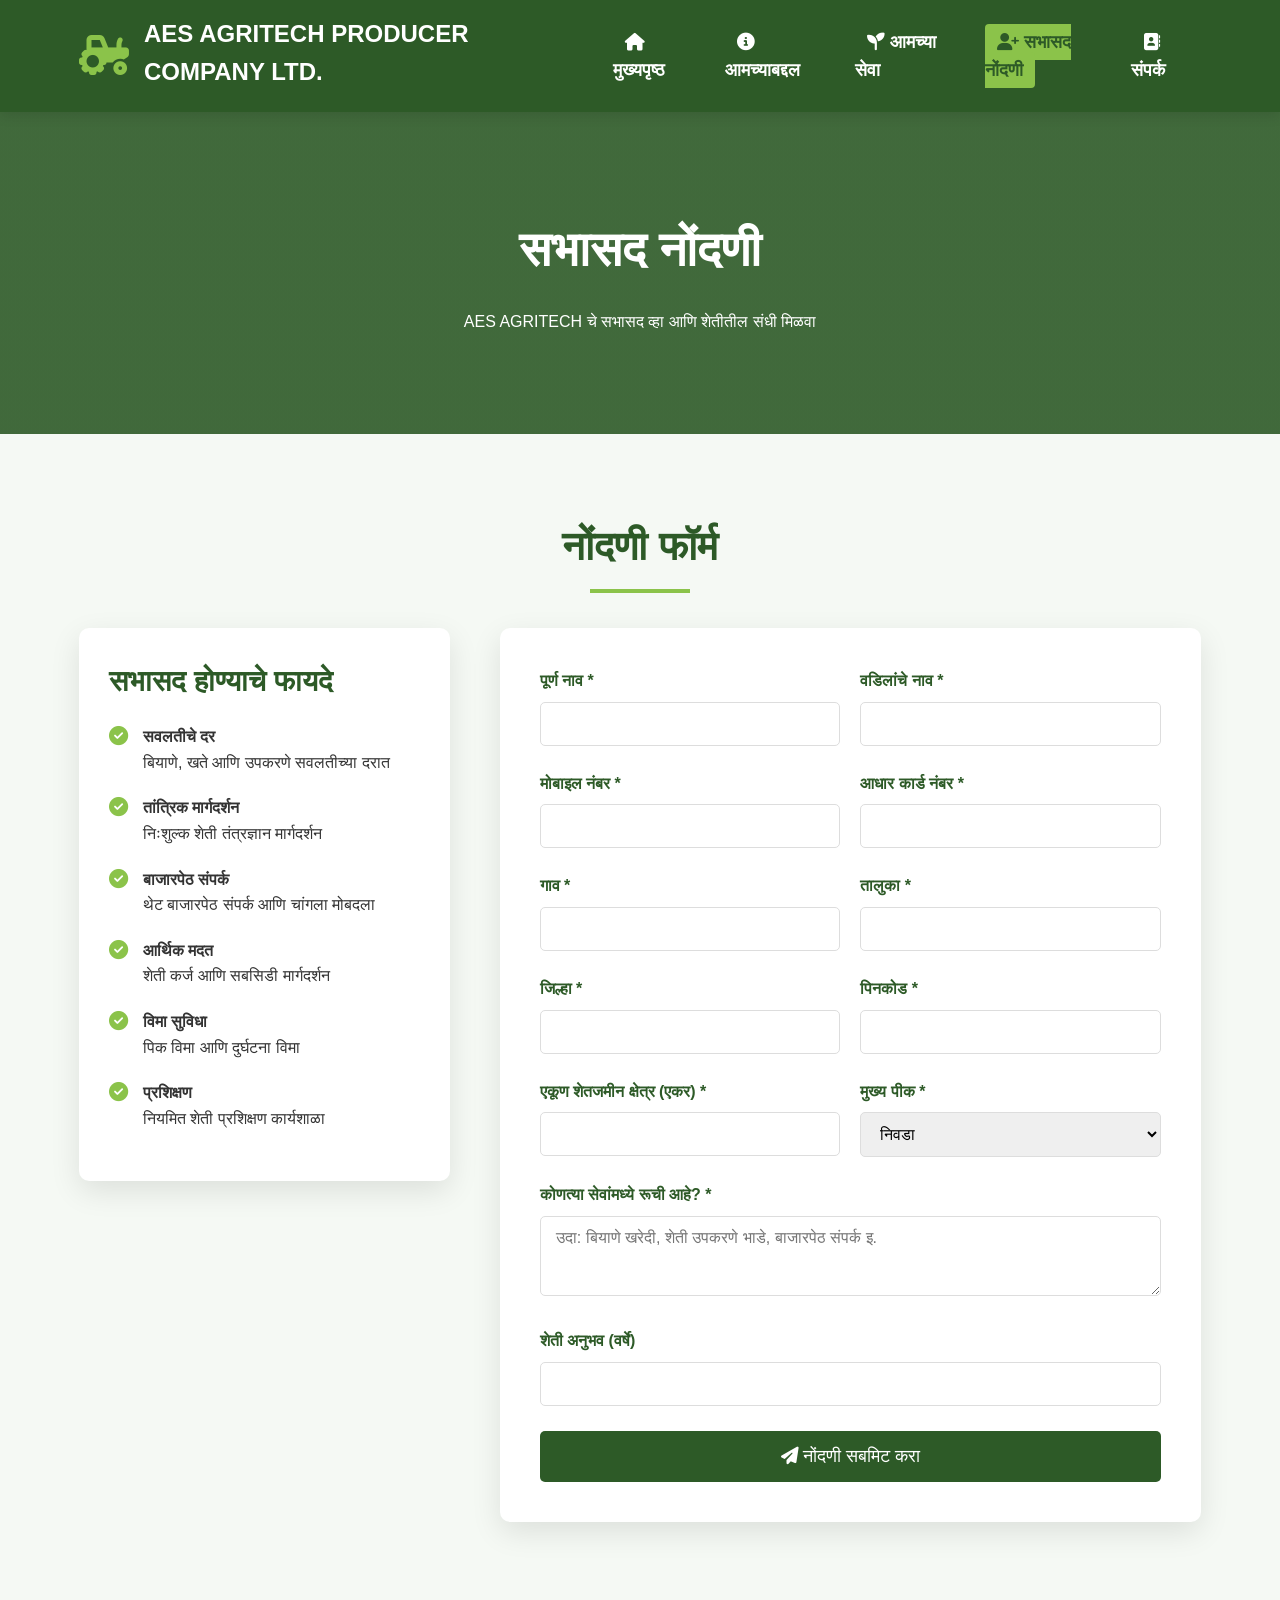
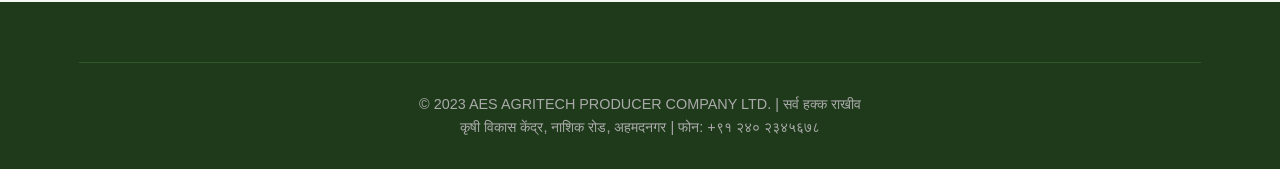
==== registration.html @ 5301161a "Create registration.html" ====
<!DOCTYPE html>
<html lang="mr">
<head>
    <meta charset="UTF-8">
    <meta name="viewport" content="width=device-width, initial-scale=1.0">
    <title>सभासद नोंदणी - AES AGRITECH</title>
    <link rel="stylesheet" href="https://cdnjs.cloudflare.com/ajax/libs/font-awesome/6.4.0/css/all.min.css">
    <style>
        * { margin: 0; padding: 0; box-sizing: border-box; font-family: 'Segoe UI', Tahoma, Geneva, Verdana, sans-serif; }
        body { background-color: #f5f9f4; color: #333; line-height: 1.6; }
        .container { width: 90%; max-width: 1200px; margin: 0 auto; padding: 0 15px; }
        
        header {
            background-color: #2d5a27;
            color: white;
            padding: 15px 0;
            box-shadow: 0 4px 12px rgba(0, 0, 0, 0.1);
            position: sticky;
            top: 0;
            z-index: 1000;
        }
        
        .header-container {
            display: flex;
            justify-content: space-between;
            align-items: center;
        }
        
        .logo {
            display: flex;
            align-items: center;
            gap: 15px;
        }
        
        .logo-icon {
            font-size: 2.5rem;
            color: #8bc34a;
        }
        
        .logo-text h1 {
            font-size: 1.5rem;
            margin-bottom: 5px;
        }
        
        nav ul {
            display: flex;
            list-style: none;
        }
        
        nav ul li {
            margin-left: 25px;
        }
        
        nav ul li a {
            color: white;
            text-decoration: none;
            font-weight: 600;
            font-size: 1.1rem;
            padding: 8px 12px;
            border-radius: 4px;
            transition: all 0.3s ease;
        }
        
        nav ul li a:hover, nav ul li a.active {
            background-color: #8bc34a;
            color: #2d5a27;
        }
        
        .page-header {
            background: linear-gradient(rgba(45, 90, 39, 0.9), rgba(45, 90, 39, 0.9)), url('https://images.unsplash.com/photo-1586771107445-d3ca888129fc?ixlib=rb-4.0.3&auto=format&fit=crop&w=1200&q=80');
            background-size: cover;
            background-position: center;
            color: white;
            padding: 100px 0;
            text-align: center;
        }
        
        .page-header h1 {
            font-size: 3rem;
            margin-bottom: 20px;
        }
        
        .registration-section {
            padding: 80px 0;
        }
        
        .section-title {
            text-align: center;
            color: #2d5a27;
            font-size: 2.5rem;
            margin-bottom: 50px;
            position: relative;
        }
        
        .section-title:after {
            content: '';
            position: absolute;
            width: 100px;
            height: 4px;
            background-color: #8bc34a;
            bottom: -15px;
            left: 50%;
            transform: translateX(-50%);
        }
        
        .registration-container {
            display: flex;
            gap: 50px;
            align-items: flex-start;
        }
        
        .benefits-box {
            flex: 1;
            background: white;
            padding: 30px;
            border-radius: 10px;
            box-shadow: 0 10px 30px rgba(0, 0, 0, 0.1);
        }
        
        .benefits-box h3 {
            color: #2d5a27;
            margin-bottom: 20px;
            font-size: 1.8rem;
        }
        
        .benefit-item {
            display: flex;
            align-items: flex-start;
            gap: 15px;
            margin-bottom: 20px;
        }
        
        .benefit-item i {
            color: #8bc34a;
            font-size: 1.2rem;
            margin-top: 3px;
        }
        
        .registration-form {
            flex: 2;
            background: white;
            padding: 40px;
            border-radius: 10px;
            box-shadow: 0 10px 30px rgba(0, 0, 0, 0.1);
        }
        
        .form-group {
            margin-bottom: 25px;
        }
        
        .form-group label {
            display: block;
            margin-bottom: 8px;
            color: #2d5a27;
            font-weight: 600;
        }
        
        .form-group input, .form-group select, .form-group textarea {
            width: 100%;
            padding: 12px 15px;
            border: 1px solid #ddd;
            border-radius: 5px;
            font-size: 1rem;
            transition: border 0.3s ease;
        }
        
        .form-group input:focus, .form-group select:focus, .form-group textarea:focus {
            border-color: #8bc34a;
            outline: none;
        }
        
        .form-row {
            display: flex;
            gap: 20px;
        }
        
        .form-row .form-group {
            flex: 1;
        }
        
        .submit-btn {
            background-color: #2d5a27;
            color: white;
            border: none;
            padding: 15px 40px;
            font-size: 1.1rem;
            border-radius: 5px;
            cursor: pointer;
            transition: background-color 0.3s ease;
            display: block;
            width: 100%;
            margin-top: 20px;
        }
        
        .submit-btn:hover {
            background-color: #8bc34a;
        }
        
        .success-message {
            background-color: #d4edda;
            color: #155724;
            padding: 15px;
            border-radius: 5px;
            margin-top: 20px;
            display: none;
        }
        
        footer {
            background-color: #1e3a1a;
            color: white;
            padding: 60px 0 30px;
        }
        
        .copyright {
            text-align: center;
            padding-top: 30px;
            border-top: 1px solid #2d5a27;
            color: #aaa;
            font-size: 0.9rem;
        }
    </style>
</head>
<body>
    <!-- Header -->
    <header>
        <div class="container header-container">
            <div class="logo">
                <div class="logo-icon">
                    <i class="fas fa-tractor"></i>
                </div>
                <div class="logo-text">
                    <h1>AES AGRITECH PRODUCER COMPANY LTD.</h1>
                </div>
            </div>
            
            <nav>
                <ul>
                    <li><a href="index.html"><i class="fas fa-home"></i> मुख्यपृष्ठ</a></li>
                    <li><a href="about.html"><i class="fas fa-info-circle"></i> आमच्याबद्दल</a></li>
                    <li><a href="services.html"><i class="fas fa-seedling"></i> आमच्या सेवा</a></li>
                    <li><a href="registration.html" class="active"><i class="fas fa-user-plus"></i> सभासद नोंदणी</a></li>
                    <li><a href="contact.html"><i class="fas fa-address-book"></i> संपर्क</a></li>
                </ul>
            </nav>
        </div>
    </header>

    <!-- Page Header -->
    <section class="page-header">
        <div class="container">
            <h1>सभासद नोंदणी</h1>
            <p>AES AGRITECH चे सभासद व्हा आणि शेतीतील संधी मिळवा</p>
        </div>
    </section>

    <!-- Registration Section -->
    <section class="registration-section">
        <div class="container">
            <h2 class="section-title">नोंदणी फॉर्म</h2>
            
            <div class="registration-container">
                <!-- Benefits Box -->
                <div class="benefits-box">
                    <h3>सभासद होण्याचे फायदे</h3>
                    
                    <div class="benefit-item">
                        <i class="fas fa-check-circle"></i>
                        <div>
                            <h4>सवलतीचे दर</h4>
                            <p>बियाणे, खते आणि उपकरणे सवलतीच्या दरात</p>
                        </div>
                    </div>
                    
                    <div class="benefit-item">
                        <i class="fas fa-check-circle"></i>
                        <div>
                            <h4>तांत्रिक मार्गदर्शन</h4>
                            <p>निःशुल्क शेती तंत्रज्ञान मार्गदर्शन</p>
                        </div>
                    </div>
                    
                    <div class="benefit-item">
                        <i class="fas fa-check-circle"></i>
                        <div>
                            <h4>बाजारपेठ संपर्क</h4>
                            <p>थेट बाजारपेठ संपर्क आणि चांगला मोबदला</p>
                        </div>
                    </div>
                    
                    <div class="benefit-item">
                        <i class="fas fa-check-circle"></i>
                        <div>
                            <h4>आर्थिक मदत</h4>
                            <p>शेती कर्ज आणि सबसिडी मार्गदर्शन</p>
                        </div>
                    </div>
                    
                    <div class="benefit-item">
                        <i class="fas fa-check-circle"></i>
                        <div>
                            <h4>विमा सुविधा</h4>
                            <p>पिक विमा आणि दुर्घटना विमा</p>
                        </div>
                    </div>
                    
                    <div class="benefit-item">
                        <i class="fas fa-check-circle"></i>
                        <div>
                            <h4>प्रशिक्षण</h4>
                            <p>नियमित शेती प्रशिक्षण कार्यशाळा</p>
                        </div>
                    </div>
                </div>
                
                <!-- Registration Form -->
                <div class="registration-form">
                    <form id="memberRegistrationForm">
                        <div class="form-row">
                            <div class="form-group">
                                <label for="fullName">पूर्ण नाव *</label>
                                <input type="text" id="fullName" name="fullName" required>
                            </div>
                            <div class="form-group">
                                <label for="fatherName">वडिलांचे नाव *</label>
                                <input type="text" id="fatherName" name="fatherName" required>
                            </div>
                        </div>
                        
                        <div class="form-row">
                            <div class="form-group">
                                <label for="mobile">मोबाइल नंबर *</label>
                                <input type="tel" id="mobile" name="mobile" pattern="[0-9]{10}" required>
                            </div>
                            <div class="form-group">
                                <label for="aadhar">आधार कार्ड नंबर *</label>
                                <input type="text" id="aadhar" name="aadhar" pattern="[0-9]{12}" required>
                            </div>
                        </div>
                        
                        <div class="form-row">
                            <div class="form-group">
                                <label for="village">गाव *</label>
                                <input type="text" id="village" name="village" required>
                            </div>
                            <div class="form-group">
                                <label for="taluka">तालुका *</label>
                                <input type="text" id="taluka" name="taluka" required>
                            </div>
                        </div>
                        
                        <div class="form-row">
                            <div class="form-group">
                                <label for="district">जिल्हा *</label>
                                <input type="text" id="district" name="district" required>
                            </div>
                            <div class="form-group">
                                <label for="pincode">पिनकोड *</label>
                                <input type="text" id="pincode" name="pincode" pattern="[0-9]{6}" required>
                            </div>
                        </div>
                        
                        <div class="form-row">
                            <div class="form-group">
                                <label for="landArea">एकूण शेतजमीन क्षेत्र (एकर) *</label>
                                <input type="number" id="landArea" name="landArea" min="0.1" step="0.1" required>
                            </div>
                            <div class="form-group">
                                <label for="mainCrop">मुख्य पीक *</label>
                                <select id="mainCrop" name="mainCrop" required>
                                    <option value="">निवडा</option>
                                    <option value="गहू">गहू</option>
                                    <option value="बाजरी">बाजरी</option>
                                    <option value="ज्वारी">ज्वारी</option>
                                    <option value="कापूस">कापूस</option>
                                    <option value="सोयाबीन">सोयाबीन</option>
                                    <option value="ऊस">ऊस</option>
                                    <option value="भुईमूग">भुईमूग</option>
                                    <option value="इतर">इतर</option>
                                </select>
                            </div>
                        </div>
                        
                        <div class="form-group">
                            <label for="servicesInterest">कोणत्या सेवांमध्ये रूची आहे? *</label>
                            <textarea id="servicesInterest" name="servicesInterest" rows="3" required placeholder="उदा: बियाणे खरेदी, शेती उपकरणे भाडे, बाजारपेठ संपर्क इ."></textarea>
                        </div>
                        
                        <div class="form-group">
                            <label for="experience">शेती अनुभव (वर्षे)</label>
                            <input type="number" id="experience" name="experience" min="0" max="100">
                        </div>
                        
                        <button type="submit" class="submit-btn">
                            <i class="fas fa-paper-plane"></i> नोंदणी सबमिट करा
                        </button>
                        
                        <div id="successMessage" class="success-message">
                            <i class="fas fa-check-circle"></i> धन्यवाद! तुमची नोंदणी यशस्वीरित्या सबमिट झाली आहे. आम्ही लवकरच तुमच्याशी संपर्क साधू.
                        </div>
                    </form>
                </div>
            </div>
        </div>
    </section>

    <!-- Footer -->
    <footer>
        <div class="container">
            <div class="copyright">
                <p>© 2023 AES AGRITECH PRODUCER COMPANY LTD. | सर्व हक्क राखीव</p>
                <p>कृषी विकास केंद्र, नाशिक रोड, अहमदनगर | फोन: +९१ २४० २३४५६७८</p>
            </div>
        </div>
    </footer>

    <!-- Google Sheets Integration Script -->
    <script>
        // Google Apps Script Web App URL (तुम्हाला हे तयार करावे लागेल)
        const GOOGLE_SCRIPT_URL = 'https://script.google.com/macros/s/AKfycbxxxxxxxxxxxxxxxxxxxxxxxxxxxxxxxxxxxxxx/exec';
        
        document.getElementById('memberRegistrationForm').addEventListener('submit', function(e) {
            e.preventDefault();
            
            // Form data collect करा
            const formData = new FormData(this);
            const data = {};
            formData.forEach((value, key) => {
                data[key] = value;
            });
            
            // Timestamp add करा
            data.timestamp = new Date().toLocaleString('mr-IN');
            
            // Submit button disable करा
            const submitBtn = document.querySelector('.submit-btn');
            submitBtn.disabled = true;
            submitBtn.innerHTML = '<i class="fas fa-spinner fa-spin"></i> प्रक्रिया होत आहे...';
            
            // Google Sheets कडे data पाठवा
            fetch(GOOGLE_SCRIPT_URL, {
                method: 'POST',
                mode: 'no-cors',
                headers: {
                    'Content-Type': 'application/json',
                },
                body: JSON.stringify(data)
            })
            .then(() => {
                // Success message दाखवा
                document.getElementById('successMessage').style.display = 'block';
                
                // Form reset करा
                this.reset();
                
                // Success message 5 सेकंदांनी हटवा
                setTimeout(() => {
                    document.getElementById('successMessage').style.display = 'none';
                }, 5000);
            })
            .catch(error => {
                alert('त्रुटी: डेटा सेव्ह करताना समस्या आली. कृपया पुन्हा प्रयत्न करा.');
                console.error('Error:', error);
            })
            .finally(() => {
                // Button enable करा
                submitBtn.disabled = false;
                submitBtn.innerHTML = '<i class="fas fa-paper-plane"></i> नोंदणी सबमिट करा';
            });
        });
    </script>
</body>
</html>
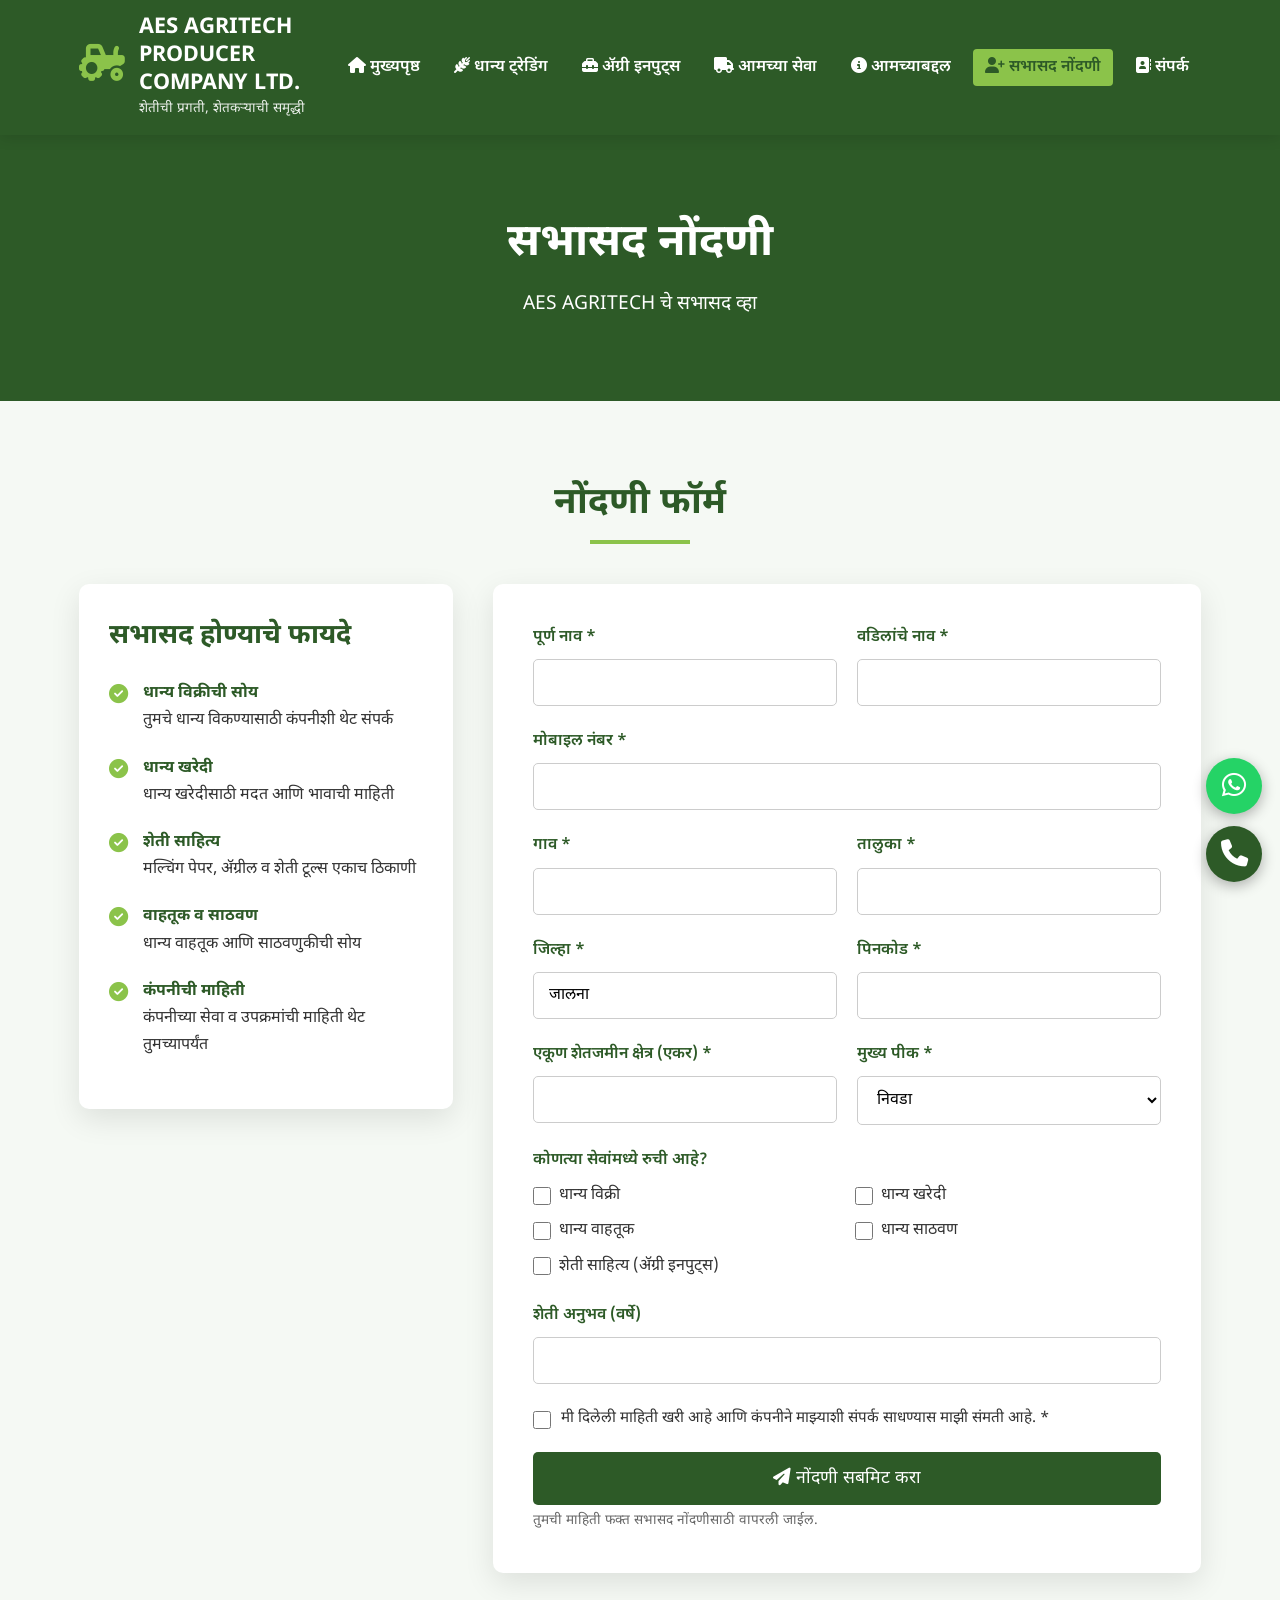
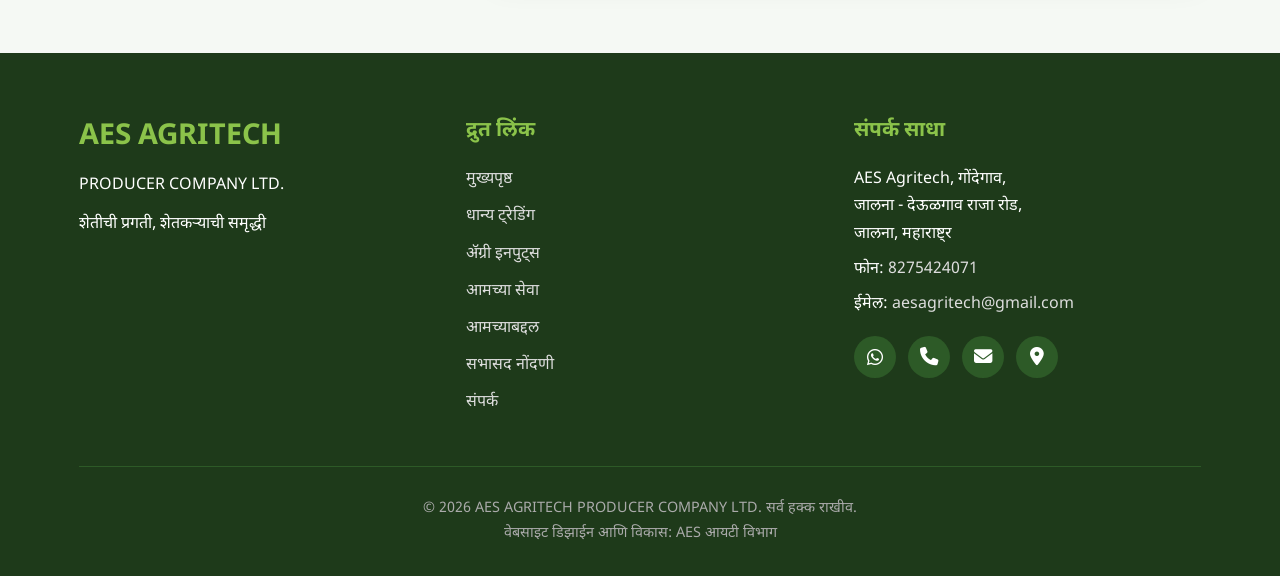
==== commit 2d2574fa: "Add files via upload" ====
--- a/registration.html
+++ b/registration.html
@@ -3,340 +3,99 @@
 <head>
     <meta charset="UTF-8">
     <meta name="viewport" content="width=device-width, initial-scale=1.0">
-    <title>सभासद नोंदणी - AES AGRITECH</title>
+    <title>सभासद नोंदणी | AES Agritech Producer Company Ltd., जालना</title>
+    <meta name="description" content="AES Agritech चे सभासद व्हा. ऑनलाइन नोंदणी फॉर्म भरा आणि धान्य विक्री-खरेदी, वाहतूक, साठवण व शेती साहित्याचा लाभ घ्या.">
+    <meta name="theme-color" content="#2d5a27">
+    <link rel="canonical" href="https://aesagritech.com/registration.html">
+    <link rel="icon" href="data:image/svg+xml,<svg xmlns=%22http://www.w3.org/2000/svg%22 viewBox=%220 0 100 100%22><text y=%22.9em%22 font-size=%2290%22>🌾</text></svg>">
+    <meta property="og:type" content="website">
+    <meta property="og:title" content="सभासद नोंदणी | AES Agritech Producer Company Ltd., जालना">
+    <meta property="og:description" content="AES Agritech चे सभासद व्हा. ऑनलाइन नोंदणी फॉर्म भरा आणि धान्य विक्री-खरेदी, वाहतूक, साठवण व शेती साहित्याचा लाभ घ्या.">
+    <meta property="og:url" content="https://aesagritech.com/registration.html">
+    <meta property="og:locale" content="mr_IN">
+    <link rel="preconnect" href="https://fonts.googleapis.com">
+    <link rel="preconnect" href="https://fonts.gstatic.com" crossorigin>
+    <link href="https://fonts.googleapis.com/css2?family=Noto+Sans+Devanagari:wght@400;600;700&display=swap" rel="stylesheet">
     <link rel="stylesheet" href="https://cdnjs.cloudflare.com/ajax/libs/font-awesome/6.4.0/css/all.min.css">
-    <style>
-        * { margin: 0; padding: 0; box-sizing: border-box; font-family: 'Segoe UI', Tahoma, Geneva, Verdana, sans-serif; }
-        body { background-color: #f5f9f4; color: #333; line-height: 1.6; }
-        .container { width: 90%; max-width: 1200px; margin: 0 auto; padding: 0 15px; }
-        
-        header {
-            background-color: #2d5a27;
-            color: white;
-            padding: 15px 0;
-            box-shadow: 0 4px 12px rgba(0, 0, 0, 0.1);
-            position: sticky;
-            top: 0;
-            z-index: 1000;
-        }
-        
-        .header-container {
-            display: flex;
-            justify-content: space-between;
-            align-items: center;
-        }
-        
-        .logo {
-            display: flex;
-            align-items: center;
-            gap: 15px;
-        }
-        
-        .logo-icon {
-            font-size: 2.5rem;
-            color: #8bc34a;
-        }
-        
-        .logo-text h1 {
-            font-size: 1.5rem;
-            margin-bottom: 5px;
-        }
-        
-        nav ul {
-            display: flex;
-            list-style: none;
-        }
-        
-        nav ul li {
-            margin-left: 25px;
-        }
-        
-        nav ul li a {
-            color: white;
-            text-decoration: none;
-            font-weight: 600;
-            font-size: 1.1rem;
-            padding: 8px 12px;
-            border-radius: 4px;
-            transition: all 0.3s ease;
-        }
-        
-        nav ul li a:hover, nav ul li a.active {
-            background-color: #8bc34a;
-            color: #2d5a27;
-        }
-        
-        .page-header {
-            background: linear-gradient(rgba(45, 90, 39, 0.9), rgba(45, 90, 39, 0.9)), url('https://images.unsplash.com/photo-1586771107445-d3ca888129fc?ixlib=rb-4.0.3&auto=format&fit=crop&w=1200&q=80');
-            background-size: cover;
-            background-position: center;
-            color: white;
-            padding: 100px 0;
-            text-align: center;
-        }
-        
-        .page-header h1 {
-            font-size: 3rem;
-            margin-bottom: 20px;
-        }
-        
-        .registration-section {
-            padding: 80px 0;
-        }
-        
-        .section-title {
-            text-align: center;
-            color: #2d5a27;
-            font-size: 2.5rem;
-            margin-bottom: 50px;
-            position: relative;
-        }
-        
-        .section-title:after {
-            content: '';
-            position: absolute;
-            width: 100px;
-            height: 4px;
-            background-color: #8bc34a;
-            bottom: -15px;
-            left: 50%;
-            transform: translateX(-50%);
-        }
-        
-        .registration-container {
-            display: flex;
-            gap: 50px;
-            align-items: flex-start;
-        }
-        
-        .benefits-box {
-            flex: 1;
-            background: white;
-            padding: 30px;
-            border-radius: 10px;
-            box-shadow: 0 10px 30px rgba(0, 0, 0, 0.1);
-        }
-        
-        .benefits-box h3 {
-            color: #2d5a27;
-            margin-bottom: 20px;
-            font-size: 1.8rem;
-        }
-        
-        .benefit-item {
-            display: flex;
-            align-items: flex-start;
-            gap: 15px;
-            margin-bottom: 20px;
-        }
-        
-        .benefit-item i {
-            color: #8bc34a;
-            font-size: 1.2rem;
-            margin-top: 3px;
-        }
-        
-        .registration-form {
-            flex: 2;
-            background: white;
-            padding: 40px;
-            border-radius: 10px;
-            box-shadow: 0 10px 30px rgba(0, 0, 0, 0.1);
-        }
-        
-        .form-group {
-            margin-bottom: 25px;
-        }
-        
-        .form-group label {
-            display: block;
-            margin-bottom: 8px;
-            color: #2d5a27;
-            font-weight: 600;
-        }
-        
-        .form-group input, .form-group select, .form-group textarea {
-            width: 100%;
-            padding: 12px 15px;
-            border: 1px solid #ddd;
-            border-radius: 5px;
-            font-size: 1rem;
-            transition: border 0.3s ease;
-        }
-        
-        .form-group input:focus, .form-group select:focus, .form-group textarea:focus {
-            border-color: #8bc34a;
-            outline: none;
-        }
-        
-        .form-row {
-            display: flex;
-            gap: 20px;
-        }
-        
-        .form-row .form-group {
-            flex: 1;
-        }
-        
-        .submit-btn {
-            background-color: #2d5a27;
-            color: white;
-            border: none;
-            padding: 15px 40px;
-            font-size: 1.1rem;
-            border-radius: 5px;
-            cursor: pointer;
-            transition: background-color 0.3s ease;
-            display: block;
-            width: 100%;
-            margin-top: 20px;
-        }
-        
-        .submit-btn:hover {
-            background-color: #8bc34a;
-        }
-        
-        .success-message {
-            background-color: #d4edda;
-            color: #155724;
-            padding: 15px;
-            border-radius: 5px;
-            margin-top: 20px;
-            display: none;
-        }
-        
-        footer {
-            background-color: #1e3a1a;
-            color: white;
-            padding: 60px 0 30px;
-        }
-        
-        .copyright {
-            text-align: center;
-            padding-top: 30px;
-            border-top: 1px solid #2d5a27;
-            color: #aaa;
-            font-size: 0.9rem;
-        }
-    </style>
+    <link rel="stylesheet" href="style.css">
 </head>
 <body>
-    <!-- Header -->
     <header>
         <div class="container header-container">
-            <div class="logo">
-                <div class="logo-icon">
-                    <i class="fas fa-tractor"></i>
-                </div>
+            <a href="index.html" class="logo" aria-label="AES AGRITECH मुख्यपृष्ठ">
+                <div class="logo-icon"><i class="fas fa-tractor"></i></div>
                 <div class="logo-text">
                     <h1>AES AGRITECH PRODUCER COMPANY LTD.</h1>
-                </div>
-            </div>
-            
-            <nav>
-                <ul>
+                    <p>शेतीची प्रगती, शेतकऱ्याची समृद्धी</p>
+                </div>
+            </a>
+            <button class="mobile-menu-btn" id="mobileMenuBtn" aria-label="मेनू उघडा / बंद करा" aria-expanded="false"><i class="fas fa-bars"></i></button>
+            <nav aria-label="मुख्य मेनू">
+                <ul id="navMenu">
                     <li><a href="index.html"><i class="fas fa-home"></i> मुख्यपृष्ठ</a></li>
+                    <li><a href="grain.html"><i class="fas fa-wheat-awn"></i> धान्य ट्रेडिंग</a></li>
+                    <li><a href="inputs.html"><i class="fas fa-toolbox"></i> ॲग्री इनपुट्स</a></li>
+                    <li><a href="services.html"><i class="fas fa-truck"></i> आमच्या सेवा</a></li>
                     <li><a href="about.html"><i class="fas fa-info-circle"></i> आमच्याबद्दल</a></li>
-                    <li><a href="services.html"><i class="fas fa-seedling"></i> आमच्या सेवा</a></li>
-                    <li><a href="registration.html" class="active"><i class="fas fa-user-plus"></i> सभासद नोंदणी</a></li>
+                    <li><a href="registration.html" class="active" aria-current="page"><i class="fas fa-user-plus"></i> सभासद नोंदणी</a></li>
                     <li><a href="contact.html"><i class="fas fa-address-book"></i> संपर्क</a></li>
                 </ul>
             </nav>
         </div>
     </header>
-
-    <!-- Page Header -->
     <section class="page-header">
         <div class="container">
             <h1>सभासद नोंदणी</h1>
-            <p>AES AGRITECH चे सभासद व्हा आणि शेतीतील संधी मिळवा</p>
+            <p>AES AGRITECH चे सभासद व्हा</p>
         </div>
     </section>
 
-    <!-- Registration Section -->
-    <section class="registration-section">
+    <section class="block">
         <div class="container">
             <h2 class="section-title">नोंदणी फॉर्म</h2>
-            
             <div class="registration-container">
-                <!-- Benefits Box -->
                 <div class="benefits-box">
                     <h3>सभासद होण्याचे फायदे</h3>
-                    
-                    <div class="benefit-item">
-                        <i class="fas fa-check-circle"></i>
-                        <div>
-                            <h4>सवलतीचे दर</h4>
-                            <p>बियाणे, खते आणि उपकरणे सवलतीच्या दरात</p>
-                        </div>
-                    </div>
-                    
-                    <div class="benefit-item">
-                        <i class="fas fa-check-circle"></i>
-                        <div>
-                            <h4>तांत्रिक मार्गदर्शन</h4>
-                            <p>निःशुल्क शेती तंत्रज्ञान मार्गदर्शन</p>
-                        </div>
-                    </div>
-                    
-                    <div class="benefit-item">
-                        <i class="fas fa-check-circle"></i>
-                        <div>
-                            <h4>बाजारपेठ संपर्क</h4>
-                            <p>थेट बाजारपेठ संपर्क आणि चांगला मोबदला</p>
-                        </div>
-                    </div>
-                    
-                    <div class="benefit-item">
-                        <i class="fas fa-check-circle"></i>
-                        <div>
-                            <h4>आर्थिक मदत</h4>
-                            <p>शेती कर्ज आणि सबसिडी मार्गदर्शन</p>
-                        </div>
-                    </div>
-                    
-                    <div class="benefit-item">
-                        <i class="fas fa-check-circle"></i>
-                        <div>
-                            <h4>विमा सुविधा</h4>
-                            <p>पिक विमा आणि दुर्घटना विमा</p>
-                        </div>
-                    </div>
-                    
-                    <div class="benefit-item">
-                        <i class="fas fa-check-circle"></i>
-                        <div>
-                            <h4>प्रशिक्षण</h4>
-                            <p>नियमित शेती प्रशिक्षण कार्यशाळा</p>
-                        </div>
-                    </div>
-                </div>
-                
-                <!-- Registration Form -->
-                <div class="registration-form">
+                    <div class="benefit-item">
+                        <i class="fas fa-check-circle"></i>
+                        <div><h4>धान्य विक्रीची सोय</h4><p>तुमचे धान्य विकण्यासाठी कंपनीशी थेट संपर्क</p></div>
+                    </div>
+                    <div class="benefit-item">
+                        <i class="fas fa-check-circle"></i>
+                        <div><h4>धान्य खरेदी</h4><p>धान्य खरेदीसाठी मदत आणि भावाची माहिती</p></div>
+                    </div>
+                    <div class="benefit-item">
+                        <i class="fas fa-check-circle"></i>
+                        <div><h4>शेती साहित्य</h4><p>मल्चिंग पेपर, ॲग्रील व शेती टूल्स एकाच ठिकाणी</p></div>
+                    </div>
+                    <div class="benefit-item">
+                        <i class="fas fa-check-circle"></i>
+                        <div><h4>वाहतूक व साठवण</h4><p>धान्य वाहतूक आणि साठवणुकीची सोय</p></div>
+                    </div>
+                    <div class="benefit-item">
+                        <i class="fas fa-check-circle"></i>
+                        <div><h4>कंपनीची माहिती</h4><p>कंपनीच्या सेवा व उपक्रमांची माहिती थेट तुमच्यापर्यंत</p></div>
+                    </div>
+                </div>
+
+                <div class="form-box">
                     <form id="memberRegistrationForm">
                         <div class="form-row">
                             <div class="form-group">
                                 <label for="fullName">पूर्ण नाव *</label>
-                                <input type="text" id="fullName" name="fullName" required>
+                                <input type="text" id="fullName" name="fullName" autocomplete="name" required>
                             </div>
                             <div class="form-group">
                                 <label for="fatherName">वडिलांचे नाव *</label>
                                 <input type="text" id="fatherName" name="fatherName" required>
                             </div>
                         </div>
-                        
-                        <div class="form-row">
-                            <div class="form-group">
-                                <label for="mobile">मोबाइल नंबर *</label>
-                                <input type="tel" id="mobile" name="mobile" pattern="[0-9]{10}" required>
-                            </div>
-                            <div class="form-group">
-                                <label for="aadhar">आधार कार्ड नंबर *</label>
-                                <input type="text" id="aadhar" name="aadhar" pattern="[0-9]{12}" required>
-                            </div>
-                        </div>
-                        
+
+                        <div class="form-group">
+                            <label for="mobile">मोबाइल नंबर *</label>
+                            <input type="tel" id="mobile" name="mobile" inputmode="numeric" maxlength="10" pattern="[6-9][0-9]{9}" title="१० अंकी मोबाइल नंबर टाका" autocomplete="tel-national" required>
+                        </div>
+
                         <div class="form-row">
                             <div class="form-group">
                                 <label for="village">गाव *</label>
@@ -347,22 +106,22 @@
                                 <input type="text" id="taluka" name="taluka" required>
                             </div>
                         </div>
-                        
+
                         <div class="form-row">
                             <div class="form-group">
                                 <label for="district">जिल्हा *</label>
-                                <input type="text" id="district" name="district" required>
+                                <input type="text" id="district" name="district" value="जालना" required>
                             </div>
                             <div class="form-group">
                                 <label for="pincode">पिनकोड *</label>
-                                <input type="text" id="pincode" name="pincode" pattern="[0-9]{6}" required>
-                            </div>
-                        </div>
-                        
+                                <input type="text" id="pincode" name="pincode" inputmode="numeric" maxlength="6" pattern="[0-9]{6}" title="६ अंकी पिनकोड टाका" required>
+                            </div>
+                        </div>
+
                         <div class="form-row">
                             <div class="form-group">
                                 <label for="landArea">एकूण शेतजमीन क्षेत्र (एकर) *</label>
-                                <input type="number" id="landArea" name="landArea" min="0.1" step="0.1" required>
+                                <input type="number" id="landArea" name="landArea" min="0.1" step="0.1" inputmode="decimal" required>
                             </div>
                             <div class="form-group">
                                 <label for="mainCrop">मुख्य पीक *</label>
@@ -371,102 +130,99 @@
                                     <option value="गहू">गहू</option>
                                     <option value="बाजरी">बाजरी</option>
                                     <option value="ज्वारी">ज्वारी</option>
+                                    <option value="मका">मका</option>
                                     <option value="कापूस">कापूस</option>
                                     <option value="सोयाबीन">सोयाबीन</option>
+                                    <option value="तूर">तूर</option>
+                                    <option value="हरभरा">हरभरा</option>
                                     <option value="ऊस">ऊस</option>
                                     <option value="भुईमूग">भुईमूग</option>
+                                    <option value="मोसंबी">मोसंबी</option>
+                                    <option value="भाजीपाला">भाजीपाला</option>
                                     <option value="इतर">इतर</option>
                                 </select>
                             </div>
                         </div>
-                        
+
                         <div class="form-group">
-                            <label for="servicesInterest">कोणत्या सेवांमध्ये रूची आहे? *</label>
-                            <textarea id="servicesInterest" name="servicesInterest" rows="3" required placeholder="उदा: बियाणे खरेदी, शेती उपकरणे भाडे, बाजारपेठ संपर्क इ."></textarea>
-                        </div>
-                        
+                            <span class="form-label">कोणत्या सेवांमध्ये रुची आहे?</span>
+                            <div class="checks">
+                                <label><input type="checkbox" name="services" value="धान्य विक्री"> धान्य विक्री</label>
+                                <label><input type="checkbox" name="services" value="धान्य खरेदी"> धान्य खरेदी</label>
+                                <label><input type="checkbox" name="services" value="धान्य वाहतूक"> धान्य वाहतूक</label>
+                                <label><input type="checkbox" name="services" value="धान्य साठवण"> धान्य साठवण</label>
+                                <label><input type="checkbox" name="services" value="शेती साहित्य (ॲग्री इनपुट्स)"> शेती साहित्य (ॲग्री इनपुट्स)</label>
+                            </div>
+                        </div>
+
                         <div class="form-group">
                             <label for="experience">शेती अनुभव (वर्षे)</label>
-                            <input type="number" id="experience" name="experience" min="0" max="100">
-                        </div>
-                        
-                        <button type="submit" class="submit-btn">
-                            <i class="fas fa-paper-plane"></i> नोंदणी सबमिट करा
-                        </button>
-                        
-                        <div id="successMessage" class="success-message">
-                            <i class="fas fa-check-circle"></i> धन्यवाद! तुमची नोंदणी यशस्वीरित्या सबमिट झाली आहे. आम्ही लवकरच तुमच्याशी संपर्क साधू.
-                        </div>
+                            <input type="number" id="experience" name="experience" min="0" max="100" inputmode="numeric">
+                        </div>
+
+                        <input type="text" name="website" class="hp" tabindex="-1" autocomplete="off" aria-hidden="true">
+
+                        <label class="consent">
+                            <input type="checkbox" name="consent" value="होय" required>
+                            <span>मी दिलेली माहिती खरी आहे आणि कंपनीने माझ्याशी संपर्क साधण्यास माझी संमती आहे. *</span>
+                        </label>
+
+                        <button type="submit" class="submit-btn"><i class="fas fa-paper-plane"></i> नोंदणी सबमिट करा</button>
+                        <p class="hint">तुमची माहिती फक्त सभासद नोंदणीसाठी वापरली जाईल.</p>
+
+                        <div class="form-success" role="status"><i class="fas fa-check-circle"></i> धन्यवाद! तुमची नोंदणी यशस्वीरित्या सबमिट झाली आहे. आम्ही लवकरच तुमच्याशी संपर्क साधू.</div>
+                        <div class="form-error" role="alert"><i class="fas fa-exclamation-circle"></i> माफ करा, नोंदणी पाठवताना अडचण आली. कृपया पुन्हा प्रयत्न करा किंवा <a href="tel:+918275424071">8275424071</a> वर फोन / <a href="https://wa.me/918275424071" target="_blank" rel="noopener">WhatsApp</a> करा.</div>
                     </form>
                 </div>
             </div>
         </div>
     </section>
 
-    <!-- Footer -->
     <footer>
         <div class="container">
+            <div class="footer-container">
+                <div class="footer-logo">
+                    <h3>AES AGRITECH</h3>
+                    <p>PRODUCER COMPANY LTD.</p>
+                    <p style="margin-top: 12px;">शेतीची प्रगती, शेतकऱ्याची समृद्धी</p>
+                </div>
+                <div class="footer-links">
+                    <h4>द्रुत लिंक</h4>
+                    <ul>
+                        <li><a href="index.html">मुख्यपृष्ठ</a></li>
+                        <li><a href="grain.html">धान्य ट्रेडिंग</a></li>
+                        <li><a href="inputs.html">ॲग्री इनपुट्स</a></li>
+                        <li><a href="services.html">आमच्या सेवा</a></li>
+                        <li><a href="about.html">आमच्याबद्दल</a></li>
+                        <li><a href="registration.html">सभासद नोंदणी</a></li>
+                        <li><a href="contact.html">संपर्क</a></li>
+                    </ul>
+                </div>
+                <div class="footer-social">
+                    <h4>संपर्क साधा</h4>
+                    <p>AES Agritech, गोंदेगाव,<br>जालना - देऊळगाव राजा रोड,<br>जालना, महाराष्ट्र</p>
+                    <p>फोन: <a href="tel:+918275424071">8275424071</a></p>
+                    <p>ईमेल: <a href="mailto:aesagritech@gmail.com">aesagritech@gmail.com</a></p>
+                    <div class="social-icons">
+                        <a href="https://wa.me/918275424071" target="_blank" rel="noopener" aria-label="WhatsApp"><i class="fab fa-whatsapp"></i></a>
+                        <a href="tel:+918275424071" aria-label="फोन करा"><i class="fas fa-phone"></i></a>
+                        <a href="mailto:aesagritech@gmail.com" aria-label="ईमेल पाठवा"><i class="fas fa-envelope"></i></a>
+                        <a href="https://www.google.com/maps/search/?api=1&query=AES+Agritech+Gondegaon+Jalna+Deulgaon+Raja+Road" target="_blank" rel="noopener" aria-label="Google Maps वर पहा"><i class="fas fa-location-dot"></i></a>
+                    </div>
+                </div>
+            </div>
             <div class="copyright">
-                <p>© 2023 AES AGRITECH PRODUCER COMPANY LTD. | सर्व हक्क राखीव</p>
-                <p>कृषी विकास केंद्र, नाशिक रोड, अहमदनगर | फोन: +९१ २४० २३४५६७८</p>
+                <p>© <span class="js-year">2026</span> AES AGRITECH PRODUCER COMPANY LTD. सर्व हक्क राखीव.</p>
+                <p>वेबसाइट डिझाईन आणि विकास: AES आयटी विभाग</p>
             </div>
         </div>
     </footer>
 
-    <!-- Google Sheets Integration Script -->
-    <script>
-        // Google Apps Script Web App URL (तुम्हाला हे तयार करावे लागेल)
-        const GOOGLE_SCRIPT_URL = 'https://script.google.com/macros/s/AKfycbxxxxxxxxxxxxxxxxxxxxxxxxxxxxxxxxxxxxxx/exec';
-        
-        document.getElementById('memberRegistrationForm').addEventListener('submit', function(e) {
-            e.preventDefault();
-            
-            // Form data collect करा
-            const formData = new FormData(this);
-            const data = {};
-            formData.forEach((value, key) => {
-                data[key] = value;
-            });
-            
-            // Timestamp add करा
-            data.timestamp = new Date().toLocaleString('mr-IN');
-            
-            // Submit button disable करा
-            const submitBtn = document.querySelector('.submit-btn');
-            submitBtn.disabled = true;
-            submitBtn.innerHTML = '<i class="fas fa-spinner fa-spin"></i> प्रक्रिया होत आहे...';
-            
-            // Google Sheets कडे data पाठवा
-            fetch(GOOGLE_SCRIPT_URL, {
-                method: 'POST',
-                mode: 'no-cors',
-                headers: {
-                    'Content-Type': 'application/json',
-                },
-                body: JSON.stringify(data)
-            })
-            .then(() => {
-                // Success message दाखवा
-                document.getElementById('successMessage').style.display = 'block';
-                
-                // Form reset करा
-                this.reset();
-                
-                // Success message 5 सेकंदांनी हटवा
-                setTimeout(() => {
-                    document.getElementById('successMessage').style.display = 'none';
-                }, 5000);
-            })
-            .catch(error => {
-                alert('त्रुटी: डेटा सेव्ह करताना समस्या आली. कृपया पुन्हा प्रयत्न करा.');
-                console.error('Error:', error);
-            })
-            .finally(() => {
-                // Button enable करा
-                submitBtn.disabled = false;
-                submitBtn.innerHTML = '<i class="fas fa-paper-plane"></i> नोंदणी सबमिट करा';
-            });
-        });
-    </script>
+    <div class="float-buttons">
+        <a href="https://wa.me/918275424071?text=नमस्कार, मला AES Agritech बद्दल माहिती हवी आहे." target="_blank" rel="noopener" class="float-whatsapp" aria-label="WhatsApp वर संपर्क करा"><i class="fab fa-whatsapp"></i></a>
+        <a href="tel:+918275424071" class="float-call" aria-label="फोन करा"><i class="fas fa-phone"></i></a>
+    </div>
+
+    <script src="script.js"></script>
 </body>
 </html>
--- a/style.css
+++ b/style.css
@@ -0,0 +1,207 @@
+/* AES AGRITECH - सर्व पानांसाठी एकच डिझाईन फाइल */
+* { margin: 0; padding: 0; box-sizing: border-box; font-family: 'Noto Sans Devanagari', 'Segoe UI', Tahoma, Geneva, Verdana, sans-serif; }
+html { scroll-behavior: smooth; }
+body { background-color: #f5f9f4; color: #333; line-height: 1.7; }
+img { max-width: 100%; }
+a:focus-visible, button:focus-visible, input:focus-visible, select:focus-visible, textarea:focus-visible { outline: 3px solid #8bc34a; outline-offset: 2px; }
+
+.container { width: 90%; max-width: 1200px; margin: 0 auto; padding: 0 15px; }
+
+/* ---------- Header ---------- */
+header { background-color: #2d5a27; color: white; padding: 14px 0; box-shadow: 0 4px 12px rgba(0,0,0,.1); position: sticky; top: 0; z-index: 1000; }
+.header-container { display: flex; justify-content: space-between; align-items: center; gap: 15px; }
+.logo { display: flex; align-items: center; gap: 14px; color: white; text-decoration: none; }
+.logo-icon { font-size: 2.3rem; color: #8bc34a; }
+.logo-text h1 { font-size: 1.35rem; line-height: 1.3; }
+.logo-text p { font-size: .85rem; opacity: .9; }
+nav ul { display: flex; list-style: none; }
+nav ul li { margin-left: 10px; }
+nav ul li a { color: white; text-decoration: none; font-weight: 600; font-size: 1rem; padding: 8px 12px; border-radius: 4px; transition: all .3s ease; white-space: nowrap; }
+nav ul li a:hover, nav ul li a.active { background-color: #8bc34a; color: #2d5a27; }
+.mobile-menu-btn { display: none; background: none; border: none; color: white; font-size: 1.6rem; cursor: pointer; padding: 6px 10px; }
+
+/* ---------- Hero / Page header ---------- */
+.hero { background: linear-gradient(rgba(45,90,39,.85), rgba(45,90,39,.9)), url('https://images.unsplash.com/photo-1500382017468-9049fed747ef?auto=format&fit=crop&w=1200&q=80'); background-color: #2d5a27; background-size: cover; background-position: center; color: white; padding: 100px 0; text-align: center; }
+.hero h2 { font-size: 3rem; margin-bottom: 20px; text-shadow: 2px 2px 4px rgba(0,0,0,.5); line-height: 1.3; }
+.hero p { font-size: 1.25rem; max-width: 800px; margin: 0 auto 30px; }
+.page-header { background: linear-gradient(rgba(45,90,39,.92), rgba(45,90,39,.92)), url('https://images.unsplash.com/photo-1500382017468-9049fed747ef?auto=format&fit=crop&w=1200&q=80'); background-color: #2d5a27; background-size: cover; background-position: center; color: white; padding: 80px 0; text-align: center; }
+.page-header h1 { font-size: 2.8rem; margin-bottom: 15px; line-height: 1.3; }
+.page-header p { font-size: 1.2rem; }
+
+.cta-button { display: inline-block; background-color: #8bc34a; color: #2d5a27; padding: 14px 35px; font-size: 1.15rem; font-weight: bold; text-decoration: none; border-radius: 50px; transition: all .3s ease; box-shadow: 0 4px 15px rgba(0,0,0,.2); }
+.cta-button:hover { background-color: #7cb342; transform: translateY(-3px); box-shadow: 0 6px 20px rgba(0,0,0,.25); }
+
+/* ---------- Sections ---------- */
+section.block { padding: 80px 0; }
+section.alt { background-color: #f0f7ed; }
+.section-title { text-align: center; color: #2d5a27; font-size: 2.3rem; margin-bottom: 55px; position: relative; line-height: 1.3; }
+.section-title:after { content: ''; position: absolute; width: 100px; height: 4px; background-color: #8bc34a; bottom: -15px; left: 50%; transform: translateX(-50%); }
+.center { text-align: center; }
+
+.features-grid { display: grid; grid-template-columns: repeat(auto-fit, minmax(280px, 1fr)); gap: 30px; }
+.feature-card { background: white; border-radius: 10px; padding: 30px; box-shadow: 0 5px 15px rgba(0,0,0,.05); text-align: center; transition: transform .3s ease; }
+.feature-card:hover { transform: translateY(-10px); }
+.feature-icon { font-size: 3rem; color: #2d5a27; margin-bottom: 20px; }
+.feature-card h3 { color: #2d5a27; margin-bottom: 15px; font-size: 1.5rem; }
+
+.services-grid { display: grid; grid-template-columns: repeat(auto-fit, minmax(250px, 1fr)); gap: 25px; }
+.service-item { background: white; padding: 25px; border-radius: 8px; box-shadow: 0 3px 10px rgba(0,0,0,.08); display: flex; align-items: center; gap: 15px; }
+.service-item i { color: #2d5a27; font-size: 1.5rem; }
+
+.stats { text-align: center; }
+.stats-grid { display: grid; grid-template-columns: repeat(auto-fit, minmax(200px, 1fr)); gap: 30px; }
+.stat-item h3 { font-size: 2.6rem; color: #2d5a27; margin-bottom: 5px; }
+
+/* ---------- Services page ---------- */
+.services-container { display: grid; grid-template-columns: repeat(auto-fit, minmax(300px, 1fr)); gap: 30px; }
+.service-card { background: white; border-radius: 10px; overflow: hidden; box-shadow: 0 10px 30px rgba(0,0,0,.1); transition: transform .3s ease; display: flex; flex-direction: column; }
+.service-card:hover { transform: translateY(-10px); }
+.service-banner { background: linear-gradient(135deg, #2d5a27, #4f8a3f); color: #cfe9b0; height: 140px; display: flex; align-items: center; justify-content: center; font-size: 4rem; }
+.service-content { padding: 28px; display: flex; flex-direction: column; flex: 1; }
+.service-content h3 { color: #2d5a27; font-size: 1.6rem; margin-bottom: 10px; }
+.service-features { list-style: none; margin: 18px 0 8px; }
+.service-features li { padding: 8px 0; border-bottom: 1px solid #eee; display: flex; align-items: center; gap: 10px; }
+.service-features li i { color: #8bc34a; }
+.service-cta { display: inline-block; align-self: flex-start; background-color: #2d5a27; color: white; padding: 10px 25px; border-radius: 5px; text-decoration: none; margin-top: auto; transition: background-color .3s ease; }
+.service-cta:hover { background-color: #8bc34a; color: #2d5a27; }
+.service-content .service-cta { margin-top: 18px; }
+
+/* ---------- About page ---------- */
+.about-grid { display: grid; grid-template-columns: repeat(auto-fit, minmax(300px, 1fr)); gap: 30px; }
+.info-card { background: white; padding: 32px; border-radius: 10px; box-shadow: 0 5px 20px rgba(0,0,0,.07); }
+.info-card h3 { color: #2d5a27; margin-bottom: 12px; font-size: 1.5rem; display: flex; align-items: center; gap: 12px; }
+.info-card h3 i { color: #8bc34a; }
+.prose { max-width: 850px; margin: 0 auto; font-size: 1.1rem; text-align: center; }
+.check-list { list-style: none; }
+.check-list li { padding: 8px 0 8px 32px; position: relative; }
+.check-list li:before { content: '\f00c'; font-family: 'Font Awesome 6 Free'; font-weight: 900; color: #8bc34a; position: absolute; left: 0; }
+
+/* ---------- Forms ---------- */
+.registration-container, .contact-container { display: flex; gap: 40px; align-items: flex-start; }
+.benefits-box, .contact-info { flex: 1; background: white; padding: 30px; border-radius: 10px; box-shadow: 0 10px 30px rgba(0,0,0,.1); }
+.benefits-box h3, .contact-info h3 { color: #2d5a27; margin-bottom: 20px; font-size: 1.7rem; }
+.benefit-item { display: flex; align-items: flex-start; gap: 15px; margin-bottom: 20px; }
+.benefit-item i { color: #8bc34a; font-size: 1.2rem; margin-top: 5px; }
+.benefit-item h4 { color: #2d5a27; }
+.form-box { flex: 2; background: white; padding: 40px; border-radius: 10px; box-shadow: 0 10px 30px rgba(0,0,0,.1); width: 100%; }
+.form-box h3 { color: #2d5a27; margin-bottom: 25px; font-size: 1.7rem; }
+.form-group { margin-bottom: 22px; }
+.form-group label, .form-label { display: block; margin-bottom: 8px; color: #2d5a27; font-weight: 600; }
+.form-group input[type=text], .form-group input[type=tel], .form-group input[type=email], .form-group input[type=number], .form-group select, .form-group textarea { width: 100%; padding: 12px 15px; border: 1px solid #ccc; border-radius: 5px; font-size: 1rem; transition: border .3s ease; background: #fff; }
+.form-group input:focus, .form-group select:focus, .form-group textarea:focus { border-color: #8bc34a; outline: none; box-shadow: 0 0 0 3px rgba(139,195,74,.25); }
+.form-row { display: flex; gap: 20px; }
+.form-row .form-group { flex: 1; min-width: 0; }
+.checks { display: grid; grid-template-columns: repeat(auto-fit, minmax(200px, 1fr)); gap: 8px 15px; }
+.checks label { font-weight: 400; color: #333; display: flex; align-items: center; gap: 8px; margin: 0; cursor: pointer; }
+.checks input, .consent input { width: 18px; height: 18px; accent-color: #2d5a27; }
+.consent { display: flex; gap: 10px; align-items: flex-start; font-size: .95rem; margin-bottom: 20px; }
+.consent input { margin-top: 5px; flex-shrink: 0; }
+.hint { font-size: .85rem; color: #666; margin-top: 5px; }
+.submit-btn { background-color: #2d5a27; color: white; border: none; padding: 15px 40px; font-size: 1.1rem; border-radius: 5px; cursor: pointer; transition: background-color .3s ease; display: block; width: 100%; margin-top: 10px; }
+.submit-btn:hover { background-color: #3d7a35; }
+.submit-btn:disabled { opacity: .7; cursor: wait; }
+.form-success, .form-error { padding: 15px; border-radius: 5px; margin-top: 20px; display: none; }
+.form-success { background-color: #d4edda; color: #155724; }
+.form-error { background-color: #f8d7da; color: #721c24; }
+.form-error a { color: #721c24; font-weight: 700; }
+.hp { position: absolute; left: -9999px; width: 1px; height: 1px; overflow: hidden; }
+
+/* ---------- Contact ---------- */
+.contact-row { display: flex; gap: 15px; align-items: flex-start; margin-bottom: 22px; }
+.contact-row i { background: #2d5a27; color: white; width: 44px; height: 44px; border-radius: 50%; display: flex; align-items: center; justify-content: center; flex-shrink: 0; }
+.contact-row h4 { color: #2d5a27; }
+.contact-row a { color: #333; text-decoration: none; word-break: break-word; }
+.contact-row a:hover { color: #2d5a27; text-decoration: underline; }
+.btn-small { display: inline-block; background: #2d5a27; color: white; padding: 10px 22px; border-radius: 5px; text-decoration: none; margin-top: 5px; }
+.btn-small:hover { background: #8bc34a; color: #2d5a27; }
+
+/* ---------- Footer ---------- */
+footer { background-color: #1e3a1a; color: white; padding: 60px 0 30px; }
+.footer-container { display: grid; grid-template-columns: repeat(auto-fit, minmax(250px, 1fr)); gap: 40px; margin-bottom: 40px; }
+.footer-logo h3 { font-size: 1.8rem; margin-bottom: 10px; color: #8bc34a; }
+.footer-links h4, .footer-social h4 { font-size: 1.3rem; margin-bottom: 18px; color: #8bc34a; }
+.footer-links ul { list-style: none; }
+.footer-links ul li { margin-bottom: 10px; }
+.footer-links ul li a, .footer-social p a { color: #ddd; text-decoration: none; transition: color .3s ease; }
+.footer-links ul li a:hover, .footer-social p a:hover { color: #8bc34a; }
+.footer-social p { margin-bottom: 8px; }
+.social-icons { display: flex; gap: 12px; margin-top: 18px; flex-wrap: wrap; }
+.social-icons a { display: inline-flex; align-items: center; justify-content: center; width: 42px; height: 42px; background-color: #2d5a27; color: white; border-radius: 50%; font-size: 1.15rem; transition: all .3s ease; text-decoration: none; }
+.social-icons a:hover { background-color: #8bc34a; color: #2d5a27; transform: translateY(-3px); }
+.copyright { text-align: center; padding-top: 30px; border-top: 1px solid #2d5a27; color: #aaa; font-size: .9rem; }
+
+/* ---------- Floating buttons ---------- */
+.float-buttons { position: fixed; right: 18px; bottom: 18px; display: flex; flex-direction: column; gap: 12px; z-index: 1100; }
+.float-buttons a { width: 56px; height: 56px; border-radius: 50%; display: flex; align-items: center; justify-content: center; color: white; font-size: 1.7rem; text-decoration: none; box-shadow: 0 4px 14px rgba(0,0,0,.3); transition: transform .3s ease; }
+.float-buttons a:hover { transform: scale(1.1); }
+.float-whatsapp { background-color: #25d366; }
+.float-call { background-color: #2d5a27; }
+
+/* ---------- Responsive ---------- */
+@media (max-width: 1150px) {
+  .mobile-menu-btn { display: block; }
+  nav ul { display: none; position: absolute; top: 100%; left: 0; width: 100%; background-color: #2d5a27; flex-direction: column; padding: 15px 0; box-shadow: 0 8px 12px rgba(0,0,0,.15); }
+  nav ul.show { display: flex; }
+  nav ul li { margin: 0; text-align: center; }
+  nav ul li a { display: block; padding: 14px; border-radius: 0; }
+  .logo-text p { display: none; }
+}
+@media (max-width: 768px) {
+  .logo-text h1 { font-size: 1rem; }
+  .logo-icon { font-size: 1.8rem; }
+  .hero { padding: 70px 0; }
+  .hero h2 { font-size: 2rem; }
+  .hero p { font-size: 1.05rem; }
+  .page-header { padding: 55px 0; }
+  .page-header h1 { font-size: 2rem; }
+  .page-header p { font-size: 1.05rem; }
+  section.block { padding: 55px 0; }
+  .section-title { font-size: 1.7rem; margin-bottom: 45px; }
+  .registration-container, .contact-container { flex-direction: column; }
+  .form-row { flex-direction: column; gap: 0; }
+  .form-box { padding: 25px 20px; }
+  .benefits-box, .contact-info { width: 100%; }
+  .float-buttons a { width: 50px; height: 50px; font-size: 1.5rem; }
+}
+
+/* ---------- धान्य ट्रेडिंग / ॲग्री इनपुट्स घटक ---------- */
+.hero-actions { display: flex; flex-wrap: wrap; gap: 15px; justify-content: center; }
+.cta-white { background-color: #fff; color: #2d5a27; }
+.cta-white:hover { background-color: #f0f7ed; }
+.cta-outline { background: transparent; color: #fff; border: 2px solid #8bc34a; box-shadow: none; }
+.cta-outline:hover { background-color: #8bc34a; color: #2d5a27; }
+.hero .badge { display: inline-block; background: rgba(139,195,74,.25); border: 1px solid #8bc34a; padding: 6px 18px; border-radius: 50px; margin-bottom: 20px; font-size: 1rem; }
+
+.action-grid { display: grid; grid-template-columns: repeat(auto-fit, minmax(290px, 1fr)); gap: 30px; }
+.action-card { background: white; border-radius: 12px; padding: 35px 28px; text-align: center; box-shadow: 0 8px 25px rgba(0,0,0,.08); border-top: 5px solid #8bc34a; transition: transform .3s ease; display: flex; flex-direction: column; }
+.action-card:hover { transform: translateY(-8px); }
+.action-card .big-icon { width: 80px; height: 80px; border-radius: 50%; background: #e8f3e1; color: #2d5a27; font-size: 2.2rem; display: flex; align-items: center; justify-content: center; margin: 0 auto 18px; }
+.action-card h3 { color: #2d5a27; font-size: 1.6rem; margin-bottom: 10px; }
+.action-card p { margin-bottom: 22px; flex: 1; }
+.action-card .service-cta { align-self: center; margin-top: 0; padding: 12px 30px; font-size: 1.05rem; }
+
+.steps { display: grid; grid-template-columns: repeat(auto-fit, minmax(240px, 1fr)); gap: 30px; counter-reset: step; }
+.step { background: white; border-radius: 10px; padding: 30px 25px; text-align: center; box-shadow: 0 5px 15px rgba(0,0,0,.06); position: relative; }
+.step:before { counter-increment: step; content: counter(step); position: absolute; top: -18px; left: 50%; transform: translateX(-50%); width: 38px; height: 38px; background: #2d5a27; color: #fff; border-radius: 50%; display: flex; align-items: center; justify-content: center; font-weight: 700; }
+.step h3 { color: #2d5a27; margin-bottom: 8px; }
+
+.band { background: linear-gradient(135deg, #2d5a27, #3d7a35); color: #fff; text-align: center; padding: 60px 0; }
+.band h2 { font-size: 2rem; margin-bottom: 12px; line-height: 1.4; }
+.band p { margin-bottom: 25px; font-size: 1.1rem; }
+
+.chips { display: flex; flex-wrap: wrap; gap: 12px; justify-content: center; margin-top: 10px; }
+.chip { background: #fff; border: 2px solid #8bc34a; color: #2d5a27; padding: 8px 20px; border-radius: 50px; font-weight: 600; }
+.two-col { display: grid; grid-template-columns: repeat(auto-fit, minmax(300px, 1fr)); gap: 30px; }
+.product-grid { display: grid; grid-template-columns: repeat(auto-fit, minmax(280px, 1fr)); gap: 30px; }
+.product-card { background: white; border-radius: 10px; overflow: hidden; box-shadow: 0 8px 25px rgba(0,0,0,.08); display: flex; flex-direction: column; }
+.product-card .service-content { flex: 1; }
+
+.radio-group { display: flex; flex-wrap: wrap; gap: 12px; }
+.radio-group label { display: flex; align-items: center; gap: 10px; background: #f0f7ed; border: 2px solid #cfe3c4; border-radius: 8px; padding: 12px 18px; font-weight: 600; color: #2d5a27; cursor: pointer; margin: 0; flex: 1; min-width: 200px; }
+.radio-group input { width: 18px; height: 18px; accent-color: #2d5a27; }
+.radio-group label:has(input:checked) { background: #2d5a27; color: #fff; border-color: #2d5a27; }
+
+@media (max-width: 768px) {
+  .band h2 { font-size: 1.5rem; }
+  .hero-actions .cta-button { width: 100%; text-align: center; }
+}
